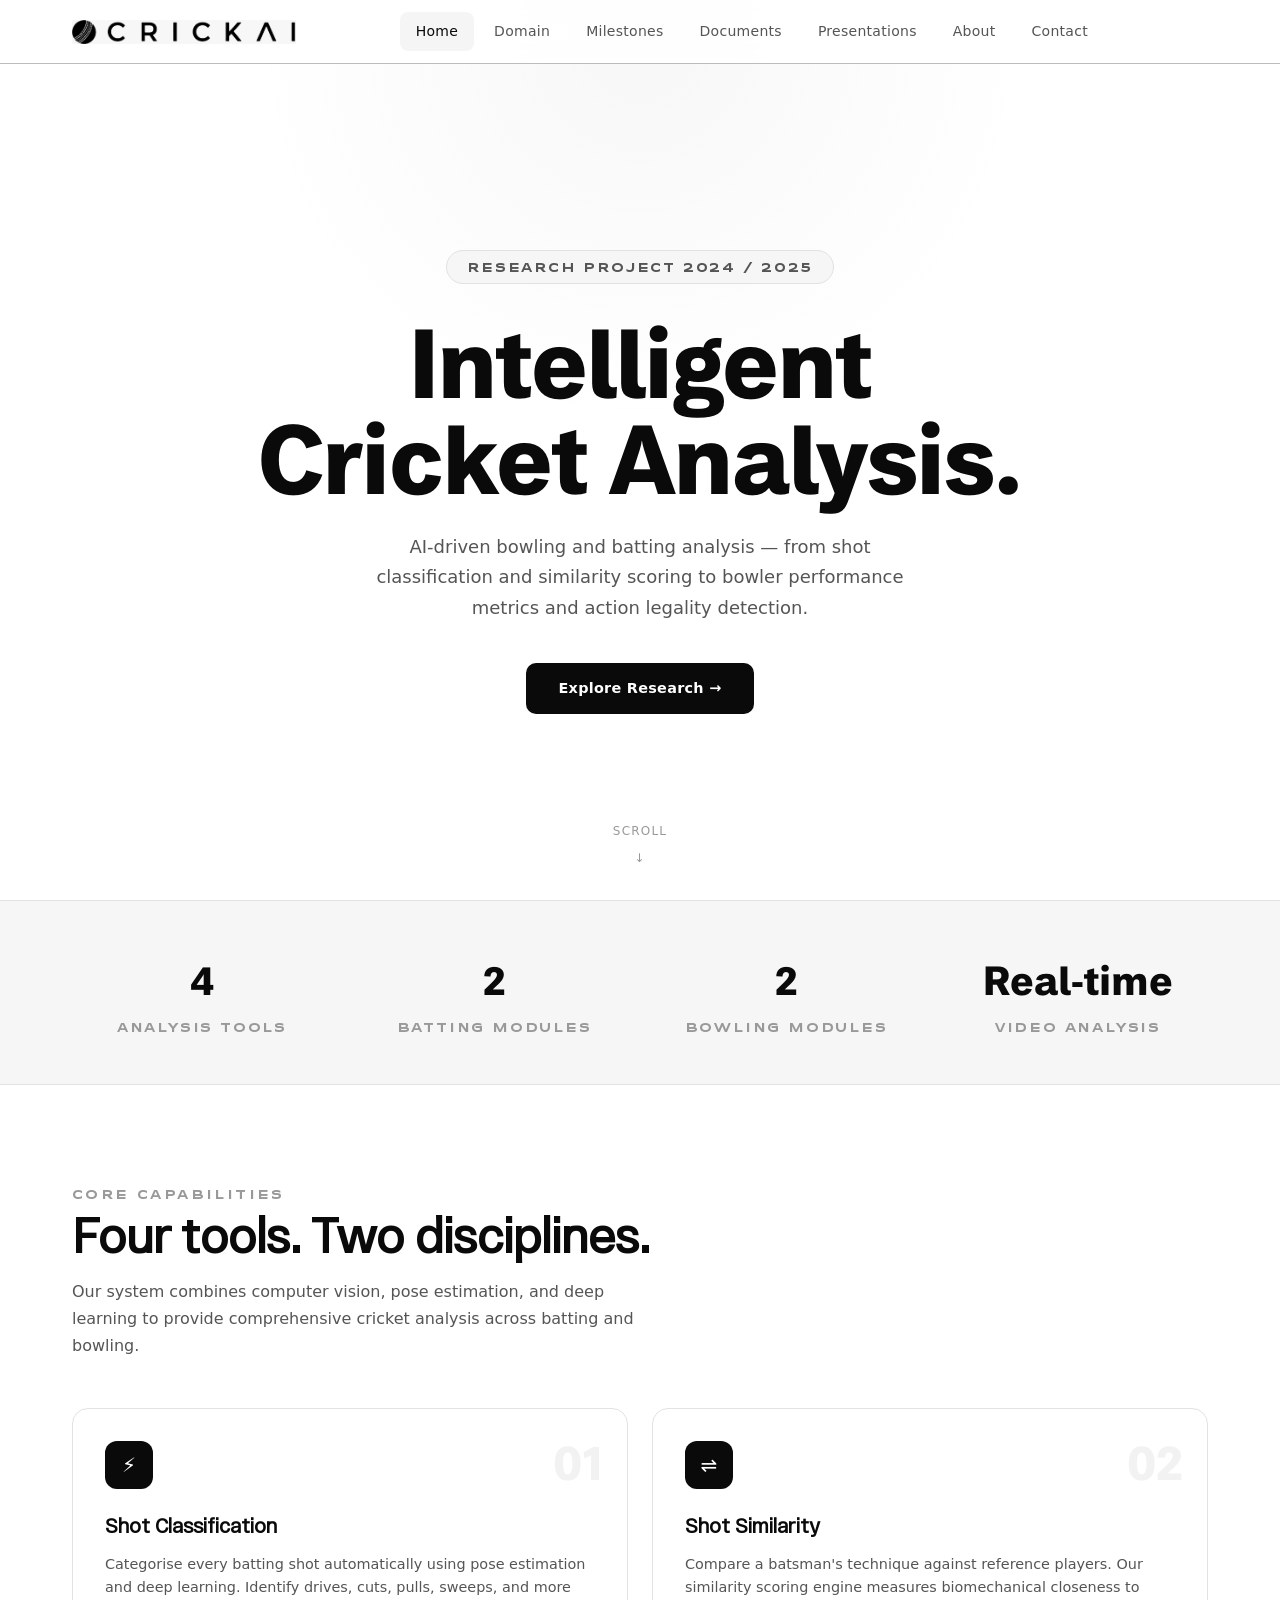
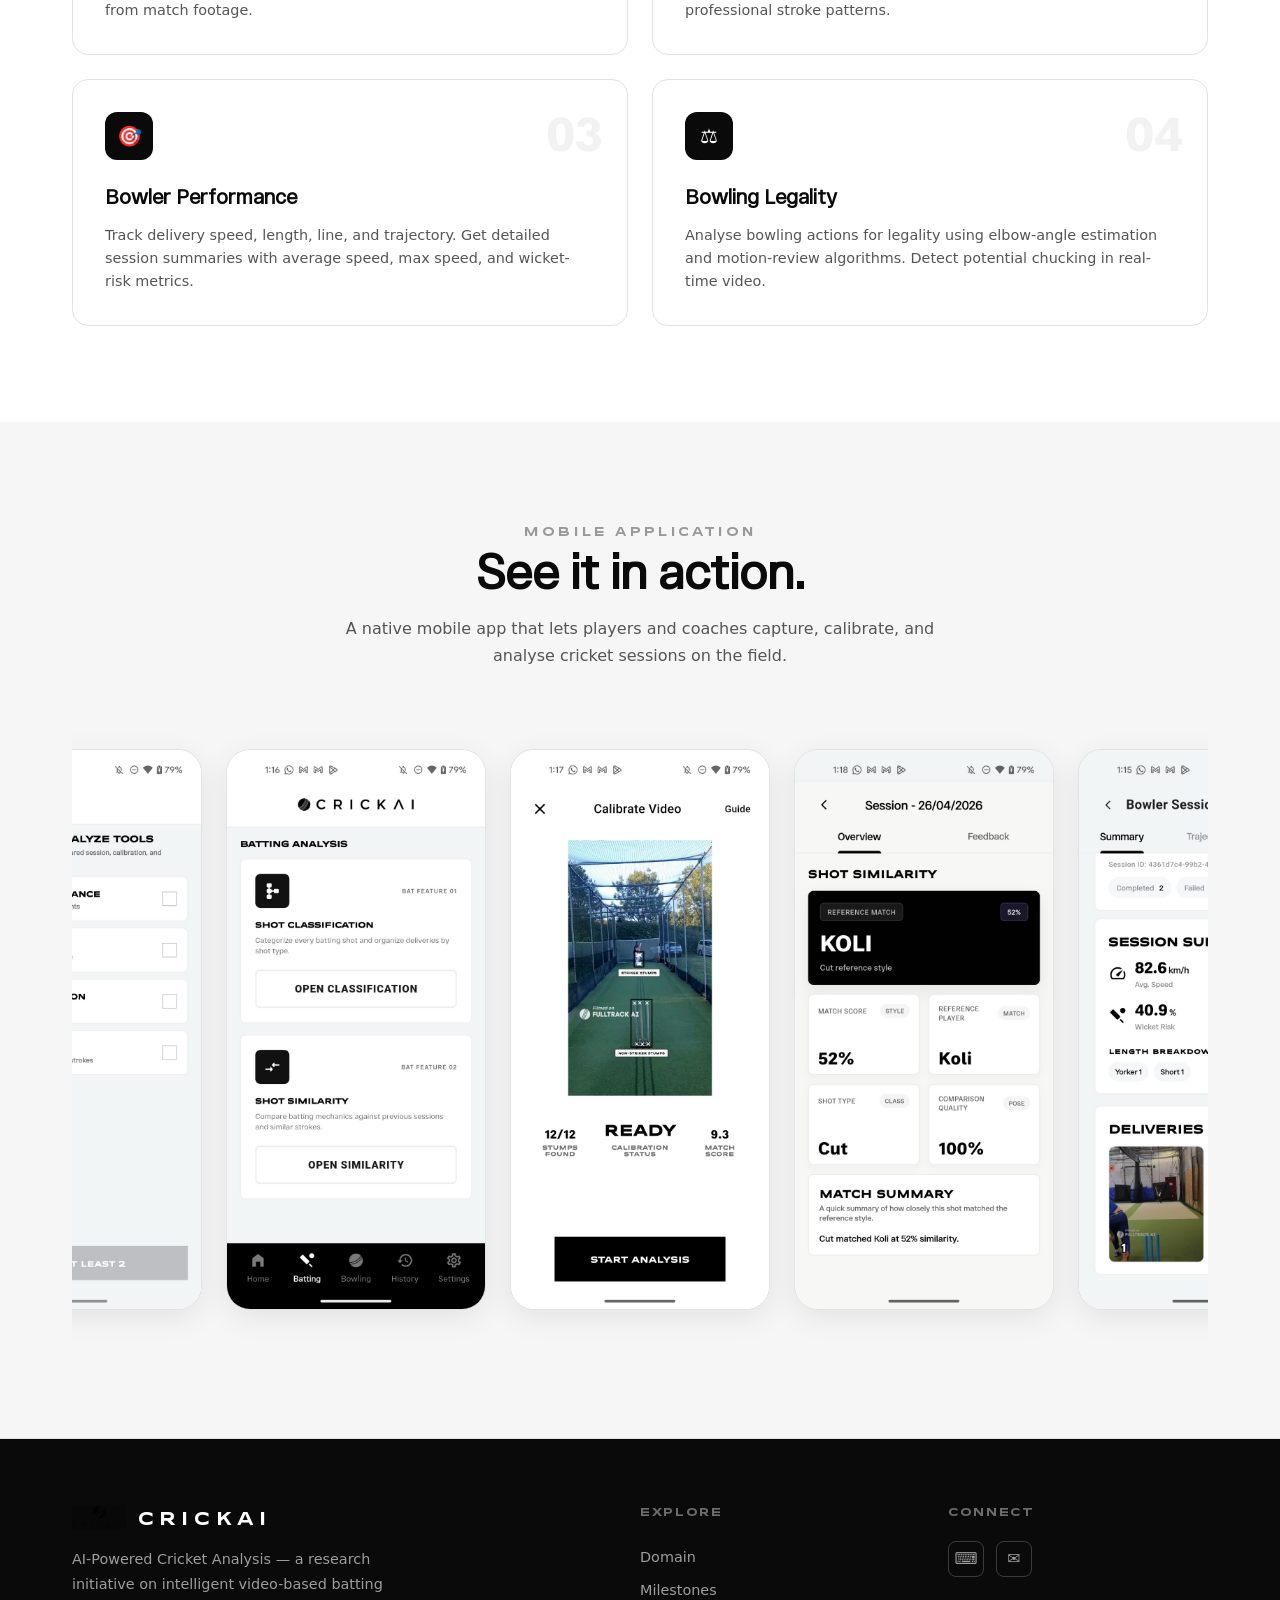
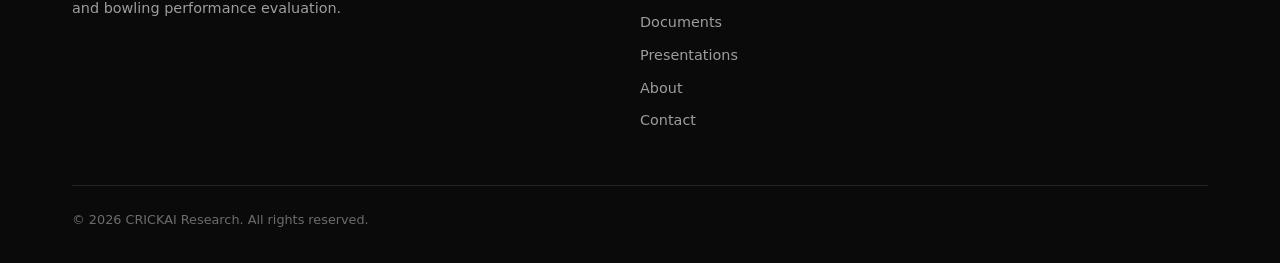
==== index.html @ af421489 "added home page" ====
<!DOCTYPE html>
<html lang="en">
<head>
  <meta charset="UTF-8" />
  <meta name="viewport" content="width=device-width, initial-scale=1.0" />
  <title>CRICKAI — AI-Powered Cricket Analysis</title>
  <meta name="description" content="CrickAI is a research initiative using computer vision and deep learning to analyse cricket batting and bowling techniques in real time." />
  <link rel="stylesheet" href="style.css" />
</head>
<body>

<!-- ===== NAVBAR ===== -->
<nav class="navbar" id="navbar">
  <div class="container">
    <a href="index.html" class="nav-logo">
      <img src="assets/images/logo-black.jpeg" alt="CrickAI Logo" />
    </a>
    <div class="nav-links">
      <a href="index.html" class="active">Home</a>
      <a href="domain.html">Domain</a>
      <a href="milestones.html">Milestones</a>
      <a href="documents.html">Documents</a>
      <a href="presentations.html">Presentations</a>
      <a href="about.html">About</a>
      <a href="contact.html">Contact</a>
    </div>
    <div class="nav-right">
      
      <button class="hamburger" id="hamburger" aria-label="Menu">☰</button>
    </div>
  </div>
</nav>
<div class="mobile-nav" id="mobileNav">
  <a href="index.html">Home</a>
  <a href="domain.html">Domain</a>
  <a href="milestones.html">Milestones</a>
      <a href="documents.html">Documents</a>
      <a href="presentations.html">Presentations</a>
  <a href="about.html">About</a>
  <a href="contact.html">Contact</a>
</div>

<!-- ===== HERO ===== -->
<section class="hero" id="hero">
  <div class="hero-content fade-in">
    <span class="hero-badge">Research Project 2024 / 2025</span>
    <h1>Intelligent <span class="accent">Cricket</span> Analysis.</h1>
    <p>AI-driven bowling and batting analysis — from shot classification and similarity scoring to bowler performance metrics and action legality detection.</p>
    <a href="domain.html" class="hero-cta">Explore Research →</a>
  </div>
  <div class="hero-scroll">
    <span>SCROLL</span>
    <span>↓</span>
  </div>
</section>

<!-- ===== STATS ===== -->
<section class="stats-bar">
  <div class="container">
    <div class="stats-grid">
      <div class="stat-item fade-in">
        <h3>4</h3>
        <p>Analysis Tools</p>
      </div>
      <div class="stat-item fade-in">
        <h3>2</h3>
        <p>Batting Modules</p>
      </div>
      <div class="stat-item fade-in">
        <h3>2</h3>
        <p>Bowling Modules</p>
      </div>
      <div class="stat-item fade-in">
        <h3>Real‑time</h3>
        <p>Video Analysis</p>
      </div>
    </div>
  </div>
</section>

<!-- ===== FEATURES ===== -->
<section class="section" id="features">
  <div class="container">
    <span class="section-label fade-in">Core Capabilities</span>
    <h2 class="section-title fade-in">Four tools. Two disciplines.</h2>
    <p class="section-desc fade-in">Our system combines computer vision, pose estimation, and deep learning to provide comprehensive cricket analysis across batting and bowling.</p>

    <div class="features-grid">
      <div class="feature-card fade-in">
        <span class="feature-number">01</span>
        <div class="feature-icon">⚡</div>
        <h3>Shot Classification</h3>
        <p>Categorise every batting shot automatically using pose estimation and deep learning. Identify drives, cuts, pulls, sweeps, and more from match footage.</p>
      </div>
      <div class="feature-card fade-in">
        <span class="feature-number">02</span>
        <div class="feature-icon">⇌</div>
        <h3>Shot Similarity</h3>
        <p>Compare a batsman's technique against reference players. Our similarity scoring engine measures biomechanical closeness to professional stroke patterns.</p>
      </div>
      <div class="feature-card fade-in">
        <span class="feature-number">03</span>
        <div class="feature-icon">🎯</div>
        <h3>Bowler Performance</h3>
        <p>Track delivery speed, length, line, and trajectory. Get detailed session summaries with average speed, max speed, and wicket-risk metrics.</p>
      </div>
      <div class="feature-card fade-in">
        <span class="feature-number">04</span>
        <div class="feature-icon">⚖</div>
        <h3>Bowling Legality</h3>
        <p>Analyse bowling actions for legality using elbow-angle estimation and motion-review algorithms. Detect potential chucking in real-time video.</p>
      </div>
    </div>
  </div>
</section>

<!-- ===== APP SHOWCASE ===== -->
<section class="section showcase" id="showcase">
  <div class="container">
    <div class="showcase-header">
      <span class="section-label fade-in">Mobile Application</span>
      <h2 class="section-title fade-in">See it in action.</h2>
      <p class="section-desc fade-in">A native mobile app that lets players and coaches capture, calibrate, and analyse cricket sessions on the field.</p>
    </div>
    <div class="phone-carousel">
      <div class="phone-frame fade-in"><img src="assets/images/app-home.jpeg" alt="CrickAI Home Screen" loading="lazy" /></div>
      <div class="phone-frame fade-in"><img src="assets/images/app-batting.jpeg" alt="Batting Analysis" loading="lazy" /></div>
      <div class="phone-frame fade-in"><img src="assets/images/app-calibration.jpeg" alt="Video Calibration" loading="lazy" /></div>
      <div class="phone-frame fade-in"><img src="assets/images/app-similarity.jpeg" alt="Shot Similarity Results" loading="lazy" /></div>
      <div class="phone-frame fade-in"><img src="assets/images/app-bowler.jpeg" alt="Bowler Session Summary" loading="lazy" /></div>
    </div>
  </div>
</section>

<!-- ===== FOOTER ===== -->
<footer class="footer">
  <div class="container">
    <div class="footer-grid">
      <div class="footer-brand">
        <a href="index.html" class="nav-logo">
          <img src="assets/images/logo-white.jpeg" alt="CrickAI" />
          CRICKAI
        </a>
        <p>AI-Powered Cricket Analysis — a research initiative on intelligent video-based batting and bowling performance evaluation.</p>
      </div>
      <div>
        <h4>Explore</h4>
        <div class="footer-links">
          <a href="domain.html">Domain</a>
          <a href="milestones.html">Milestones</a>
      <a href="documents.html">Documents</a>
      <a href="presentations.html">Presentations</a>
          <a href="about.html">About</a>
          <a href="contact.html">Contact</a>
        </div>
      </div>
      <div>
        <h4>Connect</h4>
        <div class="footer-social">
          <a href="#" aria-label="GitHub">⌨</a>
          <a href="#" aria-label="Email">✉</a>
        </div>
      </div>
    </div>
    <div class="footer-bottom">© 2026 CRICKAI Research. All rights reserved.</div>
  </div>
</footer>

<script src="script.js"></script>
</body>
</html>
---- style.css ----
/* ===== FONTS ===== */
@font-face {
  font-family: 'RFDewi';
  src: url('assets/fonts/RFDewi-Regular.ttf') format('truetype');
  font-weight: 400;
}
@font-face {
  font-family: 'TapasSans';
  src: url('assets/fonts/Tapas Sans.ttf') format('truetype');
  font-weight: 400;
}
@font-face {
  font-family: 'PeterBlack';
  src: url('assets/fonts/peter-black.otf') format('opentype');
  font-weight: 900;
}

/* ===== RESET & BASE ===== */
*, *::before, *::after { margin: 0; padding: 0; box-sizing: border-box; }

:root {
  --bg-primary: #ffffff;
  --bg-secondary: #f6f6f7;
  --bg-card: #ffffff;
  --bg-card-hover: #f0f0f2;
  --border: #e2e2e5;
  --text-primary: #0a0a0a;
  --text-secondary: #555555;
  --text-muted: #999999;
  --accent: #0a0a0a;
  --accent-dim: #333333;
  --accent-glow: rgba(0, 0, 0, 0.05);
  --green: #222222;
  --font-display: 'PeterBlack', 'TapasSans', sans-serif;
  --font-heading: 'RFDewi', system-ui, sans-serif;
  --font-body: system-ui, -apple-system, BlinkMacSystemFont, 'Segoe UI', sans-serif;
  --font-label: 'TapasSans', sans-serif;
  --nav-height: 64px;
  --max-width: 1200px;
  --transition: 0.3s cubic-bezier(0.4, 0, 0.2, 1);
}

html { scroll-behavior: smooth; font-size: 16px; }

body {
  font-family: var(--font-body);
  background: var(--bg-primary);
  color: var(--text-primary);
  line-height: 1.6;
  overflow-x: hidden;
  -webkit-font-smoothing: antialiased;
}

a { color: inherit; text-decoration: none; }
img { max-width: 100%; display: block; }
ul { list-style: none; }

.container { max-width: var(--max-width); margin: 0 auto; padding: 0 2rem; }

/* ===== NAVBAR ===== */
.navbar {
  position: fixed; top: 0; left: 0; width: 100%; z-index: 1000;
  background: rgba(255, 255, 255, 0.85);
  backdrop-filter: blur(20px); -webkit-backdrop-filter: blur(20px);
  border-bottom: 1px solid var(--border);
  height: var(--nav-height);
  transition: var(--transition);
}
.navbar .container {
  display: flex; align-items: center; justify-content: space-between; height: 100%;
}
.nav-logo {
  display: flex; align-items: center; gap: 0.75rem;
  font-family: var(--font-label); font-size: 1.1rem;
  letter-spacing: 0.3em; text-transform: uppercase; color: var(--text-primary);
}
.nav-logo img { height: 24px; width: auto; }
.nav-links { display: flex; gap: 0.25rem; }
.nav-links a {
  padding: 0.5rem 1rem; border-radius: 8px; font-size: 0.875rem;
  color: var(--text-secondary); transition: var(--transition);
  letter-spacing: 0.02em;
}
.nav-links a:hover, .nav-links a.active {
  color: var(--text-primary); background: rgba(0,0,0,0.04);
}
.nav-right { display: flex; align-items: center; gap: 1rem; }
.theme-toggle {
  display: none;
}
.hamburger {
  display: none; background: none; border: none; color: var(--text-primary);
  cursor: pointer; padding: 0.5rem; font-size: 1.5rem;
}

/* Mobile Nav */
.mobile-nav {
  display: none; position: fixed; top: var(--nav-height); left: 0; width: 100%;
  background: rgba(255,255,255,0.97); backdrop-filter: blur(20px);
  border-bottom: 1px solid var(--border);
  flex-direction: column; padding: 1rem 2rem 2rem;
  transform: translateY(-100%); opacity: 0;
  transition: var(--transition);
}
.mobile-nav.open { transform: translateY(0); opacity: 1; }
.mobile-nav a {
  padding: 0.75rem 0; color: var(--text-secondary); font-size: 1rem;
  border-bottom: 1px solid var(--border); transition: var(--transition);
}
.mobile-nav a:last-child { border-bottom: none; }
.mobile-nav a:hover { color: var(--text-primary); }

/* ===== HERO ===== */
.hero {
  min-height: 100vh; display: flex; align-items: center; justify-content: center;
  text-align: center; padding: 8rem 2rem 4rem;
  position: relative; overflow: hidden;
}
.hero::before {
  content: ''; position: absolute; top: -40%; left: 50%; transform: translateX(-50%);
  width: 800px; height: 800px; border-radius: 50%;
  background: radial-gradient(circle, rgba(0,0,0,0.03) 0%, transparent 70%);
  pointer-events: none; animation: pulseGlow 6s ease-in-out infinite;
}
@keyframes pulseGlow {
  0%, 100% { opacity: 0.5; transform: translateX(-50%) scale(1); }
  50% { opacity: 1; transform: translateX(-50%) scale(1.1); }
}
.hero-content { position: relative; z-index: 1; max-width: 800px; }
.hero-badge {
  display: inline-block; padding: 0.4rem 1.25rem; border-radius: 50px;
  border: 1px solid var(--border); background: var(--bg-secondary);
  font-family: var(--font-label); font-size: 0.75rem; letter-spacing: 0.15em; text-transform: uppercase;
  color: var(--text-secondary); margin-bottom: 2rem;
}
.hero h1 {
  font-family: var(--font-display); font-size: clamp(3rem, 8vw, 6rem);
  line-height: 1; letter-spacing: -0.02em; margin-bottom: 1.5rem;
  color: var(--text-primary);
}
.hero h1 .accent { color: var(--text-primary); }
.hero p {
  font-size: 1.125rem; color: var(--text-secondary);
  max-width: 540px; margin: 0 auto 2.5rem; line-height: 1.7;
}
.hero-cta {
  display: inline-flex; align-items: center; gap: 0.5rem;
  padding: 0.875rem 2rem; border-radius: 10px;
  background: #0a0a0a; color: #fff; font-size: 0.9rem;
  font-weight: 600; letter-spacing: 0.02em;
  transition: var(--transition); border: none; cursor: pointer;
}
.hero-cta:hover { background: #333; transform: translateY(-2px); box-shadow: 0 8px 30px rgba(0,0,0,0.15); }
.hero-scroll {
  position: absolute; bottom: 2rem; left: 50%; transform: translateX(-50%);
  display: flex; flex-direction: column; align-items: center; gap: 0.5rem;
  color: var(--text-muted); font-size: 0.75rem; letter-spacing: 0.1em;
  animation: bobDown 2s ease-in-out infinite;
}
@keyframes bobDown {
  0%, 100% { transform: translateX(-50%) translateY(0); }
  50% { transform: translateX(-50%) translateY(8px); }
}

/* ===== STATS BAR ===== */
.stats-bar {
  padding: 3rem 0; border-top: 1px solid var(--border);
  border-bottom: 1px solid var(--border); background: var(--bg-secondary);
}
.stats-grid {
  display: grid; grid-template-columns: repeat(4, 1fr); gap: 2rem; text-align: center;
}
.stat-item h3 {
  font-family: var(--font-display); font-size: 2.5rem;
  color: var(--text-primary); margin-bottom: 0.25rem;
}
.stat-item p { font-family: var(--font-label); font-size: 0.75rem; letter-spacing: 0.15em; text-transform: uppercase; color: var(--text-muted); }

/* ===== SECTION COMMON ===== */
.section { padding: 6rem 0; }
.section-label {
  font-family: var(--font-label); font-size: 0.75rem; letter-spacing: 0.2em; text-transform: uppercase;
  color: var(--text-muted); margin-bottom: 1rem;
}
.section-title {
  font-family: var(--font-heading); font-size: clamp(2rem, 4vw, 3rem);
  line-height: 1.15; margin-bottom: 1rem;
}
.section-desc {
  font-size: 1rem; color: var(--text-secondary); max-width: 600px; line-height: 1.7;
}

/* ===== FEATURES ===== */
.features-grid {
  display: grid; grid-template-columns: repeat(2, 1fr); gap: 1.5rem; margin-top: 3rem;
}
.feature-card {
  background: var(--bg-card); border: 1px solid var(--border);
  border-radius: 16px; padding: 2rem; transition: var(--transition);
  position: relative; overflow: hidden;
}
.feature-card::before {
  content: ''; position: absolute; top: 0; left: 0; right: 0; height: 2px;
  background: linear-gradient(90deg, transparent, #0a0a0a, transparent);
  opacity: 0; transition: var(--transition);
}
.feature-card:hover { background: var(--bg-card-hover); border-color: #ccc; transform: translateY(-4px); box-shadow: 0 12px 40px rgba(0,0,0,0.08); }
.feature-card:hover::before { opacity: 1; }
.feature-number {
  font-family: var(--font-display); font-size: 3rem;
  color: rgba(0,0,0,0.05); position: absolute; top: 1rem; right: 1.5rem;
}
.feature-icon {
  width: 48px; height: 48px; border-radius: 12px;
  background: #0a0a0a; display: flex; align-items: center; justify-content: center;
  margin-bottom: 1.25rem; font-size: 1.25rem; color: #fff;
}
.feature-card h3 {
  font-family: var(--font-heading); font-size: 1.25rem; margin-bottom: 0.75rem;
}
.feature-card p { font-size: 0.9rem; color: var(--text-secondary); line-height: 1.6; }

/* ===== APP SHOWCASE ===== */
.showcase { background: var(--bg-secondary); }
.showcase-header { text-align: center; margin-bottom: 3rem; }
.showcase-header .section-desc { margin: 0.75rem auto 0; }
.phone-carousel {
  display: flex; gap: 1.5rem; justify-content: center; align-items: center;
  overflow-x: auto; padding: 2rem 0; scroll-snap-type: x mandatory;
  -webkit-overflow-scrolling: touch; scrollbar-width: none;
}
.phone-carousel::-webkit-scrollbar { display: none; }
.phone-frame {
  flex-shrink: 0; width: 260px; border-radius: 24px; overflow: hidden;
  border: 1px solid var(--border); background: #fff;
  transition: var(--transition); scroll-snap-align: center;
  box-shadow: 0 8px 30px rgba(0,0,0,0.08);
}
.phone-frame:hover { transform: scale(1.05); box-shadow: 0 16px 50px rgba(0,0,0,0.12); }
.phone-frame img { width: 100%; height: auto; display: block; }

/* ===== DOMAIN / RESEARCH ===== */
.domain-layout { display: grid; grid-template-columns: 240px 1fr; gap: 3rem; margin-top: 3rem; }
.domain-sidebar { position: sticky; top: calc(var(--nav-height) + 2rem); align-self: start; }
.domain-sidebar h4 {
  font-family: var(--font-label);
  font-size: 0.7rem; letter-spacing: 0.15em; text-transform: uppercase;
  color: var(--text-muted); margin-bottom: 1rem;
}
.domain-sidebar a {
  display: flex; align-items: center; gap: 0.75rem;
  padding: 0.6rem 1rem; border-radius: 8px; font-size: 0.9rem;
  color: var(--text-secondary); transition: var(--transition); margin-bottom: 0.25rem;
}
.domain-sidebar a:hover, .domain-sidebar a.active {
  color: #0a0a0a; background: rgba(0,0,0,0.05);
}
.domain-content { max-width: 800px; }
.domain-block { margin-bottom: 4rem; }
.domain-block .block-number {
  font-family: var(--font-display); font-size: 5rem; color: rgba(0,0,0,0.04);
  line-height: 1; margin-bottom: -1.5rem; position: relative;
}
.domain-block h3 { font-family: var(--font-heading); font-size: 1.5rem; margin-bottom: 1rem; }
.domain-block p { color: var(--text-secondary); line-height: 1.8; margin-bottom: 1rem; }

/* ===== MILESTONES ===== */
.timeline { position: relative; margin-top: 3rem; padding-left: 2rem; }
.timeline::before {
  content: ''; position: absolute; left: 0; top: 0; bottom: 0;
  width: 2px; background: var(--border);
}
.timeline-item {
  position: relative; margin-bottom: 3rem; padding-left: 2rem;
}
.timeline-item::before {
  content: ''; position: absolute; left: -2rem; top: 0.5rem;
  width: 12px; height: 12px; border-radius: 50%;
  background: #0a0a0a; border: 3px solid #fff;
  box-shadow: 0 0 0 2px #ccc;
}
.timeline-item.completed::before { background: #0a0a0a; }
.timeline-date {
  font-family: var(--font-label);
  font-size: 0.75rem; letter-spacing: 0.1em; text-transform: uppercase;
  color: var(--text-muted); margin-bottom: 0.5rem;
}
.timeline-item.completed .timeline-date { color: #0a0a0a; }
.timeline-card {
  background: var(--bg-card); border: 1px solid var(--border); border-radius: 12px;
  padding: 1.5rem; transition: var(--transition);
}
.timeline-card:hover { background: var(--bg-card-hover); box-shadow: 0 4px 20px rgba(0,0,0,0.06); }
.timeline-card h3 { font-family: var(--font-heading); font-size: 1.1rem; margin-bottom: 0.5rem; }
.timeline-card p { font-size: 0.9rem; color: var(--text-secondary); }
.timeline-tag {
  display: inline-block; padding: 0.2rem 0.6rem; border-radius: 4px;
  font-size: 0.7rem; letter-spacing: 0.05em; text-transform: uppercase;
  background: rgba(0,0,0,0.06); color: var(--text-muted); margin-top: 0.75rem;
}
.timeline-item.completed .timeline-tag { background: #0a0a0a; color: #fff; }

/* ===== ABOUT / TEAM ===== */
.team-grid { display: grid; grid-template-columns: repeat(auto-fit, minmax(240px, 1fr)); gap: 1.5rem; margin-top: 3rem; }
.team-card {
  background: var(--bg-card); border: 1px solid var(--border);
  border-radius: 16px; padding: 2rem; text-align: center; transition: var(--transition);
}
.team-card:hover { background: var(--bg-card-hover); transform: translateY(-4px); box-shadow: 0 12px 40px rgba(0,0,0,0.06); }
.team-avatar {
  width: 80px; height: 80px; border-radius: 50%;
  background: #0a0a0a;
  display: flex; align-items: center; justify-content: center;
  margin: 0 auto 1.25rem; font-family: var(--font-display);
  font-size: 1.5rem; color: #fff;
}
.team-card h3 { font-family: var(--font-heading); font-size: 1.1rem; margin-bottom: 0.25rem; }
.team-card .role { font-size: 0.85rem; color: var(--text-muted); margin-bottom: 0.75rem; }
.team-card p { font-size: 0.85rem; color: var(--text-secondary); }
.team-id {
  display: inline-block; margin-top: 0.75rem; padding: 0.2rem 0.6rem;
  border-radius: 4px; font-family: monospace; font-size: 0.7rem;
  background: rgba(0,0,0,0.06); color: var(--text-muted);
}
.about-project { max-width: 800px; }

/* ===== CONTACT ===== */
.contact-grid { display: grid; grid-template-columns: 1fr 1fr; gap: 3rem; margin-top: 3rem; }
.contact-info-item {
  display: flex; align-items: flex-start; gap: 1rem; margin-bottom: 2rem;
}
.contact-icon {
  width: 44px; height: 44px; border-radius: 10px;
  background: #0a0a0a; display: flex; align-items: center; justify-content: center;
  color: #fff; font-size: 1.1rem; flex-shrink: 0;
}
.contact-info-item h4 { font-size: 0.9rem; margin-bottom: 0.25rem; }
.contact-info-item p { font-size: 0.875rem; color: var(--text-secondary); }
.contact-form { display: flex; flex-direction: column; gap: 1rem; }
.contact-form input, .contact-form textarea {
  background: #fff; border: 1px solid var(--border); border-radius: 10px;
  padding: 0.875rem 1rem; color: var(--text-primary); font-family: var(--font-body);
  font-size: 0.9rem; transition: var(--transition); resize: vertical;
}
.contact-form input:focus, .contact-form textarea:focus {
  outline: none; border-color: #0a0a0a; box-shadow: 0 0 0 3px rgba(0,0,0,0.08);
}
.contact-form input::placeholder, .contact-form textarea::placeholder { color: var(--text-muted); }
.contact-form button {
  padding: 0.875rem 2rem; border-radius: 10px; border: none;
  background: #0a0a0a; color: #fff; font-family: var(--font-body);
  font-size: 0.9rem; font-weight: 600; cursor: pointer;
  transition: var(--transition); align-self: flex-start;
}
.contact-form button:hover { background: #333; }

/* ===== FOOTER ===== */
.footer {
  padding: 4rem 0 2rem; border-top: 1px solid var(--border);
  background: #0a0a0a; color: #fff;
}
.footer-grid { display: grid; grid-template-columns: 2fr 1fr 1fr; gap: 3rem; margin-bottom: 3rem; }
.footer-brand p { color: rgba(255,255,255,0.6); font-size: 0.9rem; margin-top: 1rem; max-width: 320px; line-height: 1.7; }
.footer .nav-logo { color: #fff; }
.footer .nav-logo img { filter: invert(1); }
.footer h4 {
  font-family: var(--font-label);
  font-size: 0.7rem; letter-spacing: 0.15em; text-transform: uppercase;
  color: rgba(255,255,255,0.4); margin-bottom: 1.25rem;
}
.footer-links a {
  display: block; color: rgba(255,255,255,0.6); font-size: 0.9rem;
  padding: 0.3rem 0; transition: var(--transition);
}
.footer-links a:hover { color: #fff; }
.footer-social { display: flex; gap: 0.75rem; }
.footer-social a {
  width: 36px; height: 36px; border-radius: 8px; border: 1px solid rgba(255,255,255,0.2);
  display: flex; align-items: center; justify-content: center;
  color: rgba(255,255,255,0.6); font-size: 1rem; transition: var(--transition);
}
.footer-social a:hover { color: #fff; border-color: #fff; background: rgba(255,255,255,0.1); }
.footer-bottom {
  border-top: 1px solid rgba(255,255,255,0.1); padding-top: 1.5rem;
  font-size: 0.8rem; color: rgba(255,255,255,0.4);
}

/* ===== PAGE HERO (sub-pages) ===== */
.page-hero {
  padding: 10rem 0 4rem; text-align: center; position: relative;
  background: var(--bg-secondary); border-bottom: 1px solid var(--border);
}
.page-hero .section-label { position: relative; z-index: 1; }
.page-hero h1 {
  font-family: var(--font-heading); font-size: clamp(2.5rem, 5vw, 3.5rem);
  position: relative; z-index: 1; margin-bottom: 1rem;
}
.page-hero p {
  font-size: 1.05rem; color: var(--text-secondary); position: relative;
  z-index: 1; max-width: 600px; margin: 0 auto;
}

/* ===== DOCUMENTS ===== */
.docs-grid { display: flex; flex-direction: column; gap: 1rem; }
.doc-card {
  display: flex; align-items: center; gap: 1.5rem;
  background: var(--bg-card); border: 1px solid var(--border);
  border-radius: 12px; padding: 1.5rem 2rem; transition: var(--transition);
}
.doc-card:hover { background: var(--bg-card-hover); box-shadow: 0 4px 20px rgba(0,0,0,0.06); transform: translateX(4px); }
.doc-icon { font-size: 2rem; flex-shrink: 0; }
.doc-info { flex: 1; }
.doc-type {
  font-family: var(--font-label); font-size: 0.65rem; letter-spacing: 0.15em;
  text-transform: uppercase; color: var(--text-muted);
}
.doc-info h3 { font-family: var(--font-heading); font-size: 1.1rem; margin: 0.25rem 0; }
.doc-info p { font-size: 0.85rem; color: var(--text-secondary); }
.doc-download {
  flex-shrink: 0; padding: 0.5rem 1.25rem; border-radius: 8px;
  background: #0a0a0a; color: #fff; font-size: 0.8rem; font-weight: 600;
  transition: var(--transition);
}
.doc-download:hover { background: #333; }

/* ===== PRESENTATIONS ===== */
.pres-grid { display: grid; grid-template-columns: repeat(2, 1fr); gap: 1.5rem; }
.pres-card {
  background: var(--bg-card); border: 1px solid var(--border);
  border-radius: 16px; overflow: hidden; transition: var(--transition);
}
.pres-card:hover { box-shadow: 0 12px 40px rgba(0,0,0,0.08); transform: translateY(-4px); }
.pres-thumb {
  height: 160px; background: #0a0a0a;
  display: flex; align-items: center; justify-content: center;
}
.pres-slide-icon {
  width: 56px; height: 56px; border-radius: 50%;
  border: 2px solid rgba(255,255,255,0.3); display: flex; align-items: center;
  justify-content: center; font-size: 1.25rem; color: #fff;
  transition: var(--transition);
}
.pres-card:hover .pres-slide-icon { border-color: #fff; background: rgba(255,255,255,0.1); }
.pres-info { padding: 1.5rem; }
.pres-date {
  font-family: var(--font-label); font-size: 0.65rem; letter-spacing: 0.15em;
  text-transform: uppercase; color: var(--text-muted);
}
.pres-info h3 { font-family: var(--font-heading); font-size: 1.1rem; margin: 0.25rem 0 0.5rem; }
.pres-info p { font-size: 0.85rem; color: var(--text-secondary); margin-bottom: 1rem; line-height: 1.6; }
.pres-link { font-size: 0.85rem; font-weight: 600; color: #0a0a0a; transition: var(--transition); }
.pres-link:hover { opacity: 0.6; }

/* ===== ANIMATIONS ===== */
.fade-in {
  opacity: 0; transform: translateY(30px);
  transition: opacity 0.8s ease, transform 0.8s ease;
}
.fade-in.visible { opacity: 1; transform: translateY(0); }

/* ===== RESPONSIVE ===== */
@media (max-width: 768px) {
  .nav-links { display: none; }
  .hamburger { display: block; }
  .mobile-nav { display: flex; }
  .stats-grid { grid-template-columns: repeat(2, 1fr); gap: 1.5rem; }
  .features-grid { grid-template-columns: 1fr; }
  .domain-layout { grid-template-columns: 1fr; }
  .domain-sidebar { position: static; display: flex; flex-wrap: wrap; gap: 0.5rem; }
  .domain-sidebar a { font-size: 0.8rem; padding: 0.4rem 0.75rem; }
  .contact-grid { grid-template-columns: 1fr; }
  .footer-grid { grid-template-columns: 1fr; gap: 2rem; }
  .phone-frame { width: 200px; }
  .team-grid { grid-template-columns: 1fr 1fr; }
  .pres-grid { grid-template-columns: 1fr; }
  .doc-card { flex-direction: column; align-items: flex-start; text-align: left; }
  .doc-download { align-self: flex-start; }
}
@media (max-width: 480px) {
  .stats-grid { grid-template-columns: 1fr 1fr; }
  .team-grid { grid-template-columns: 1fr; }
  .phone-frame { width: 180px; }
}
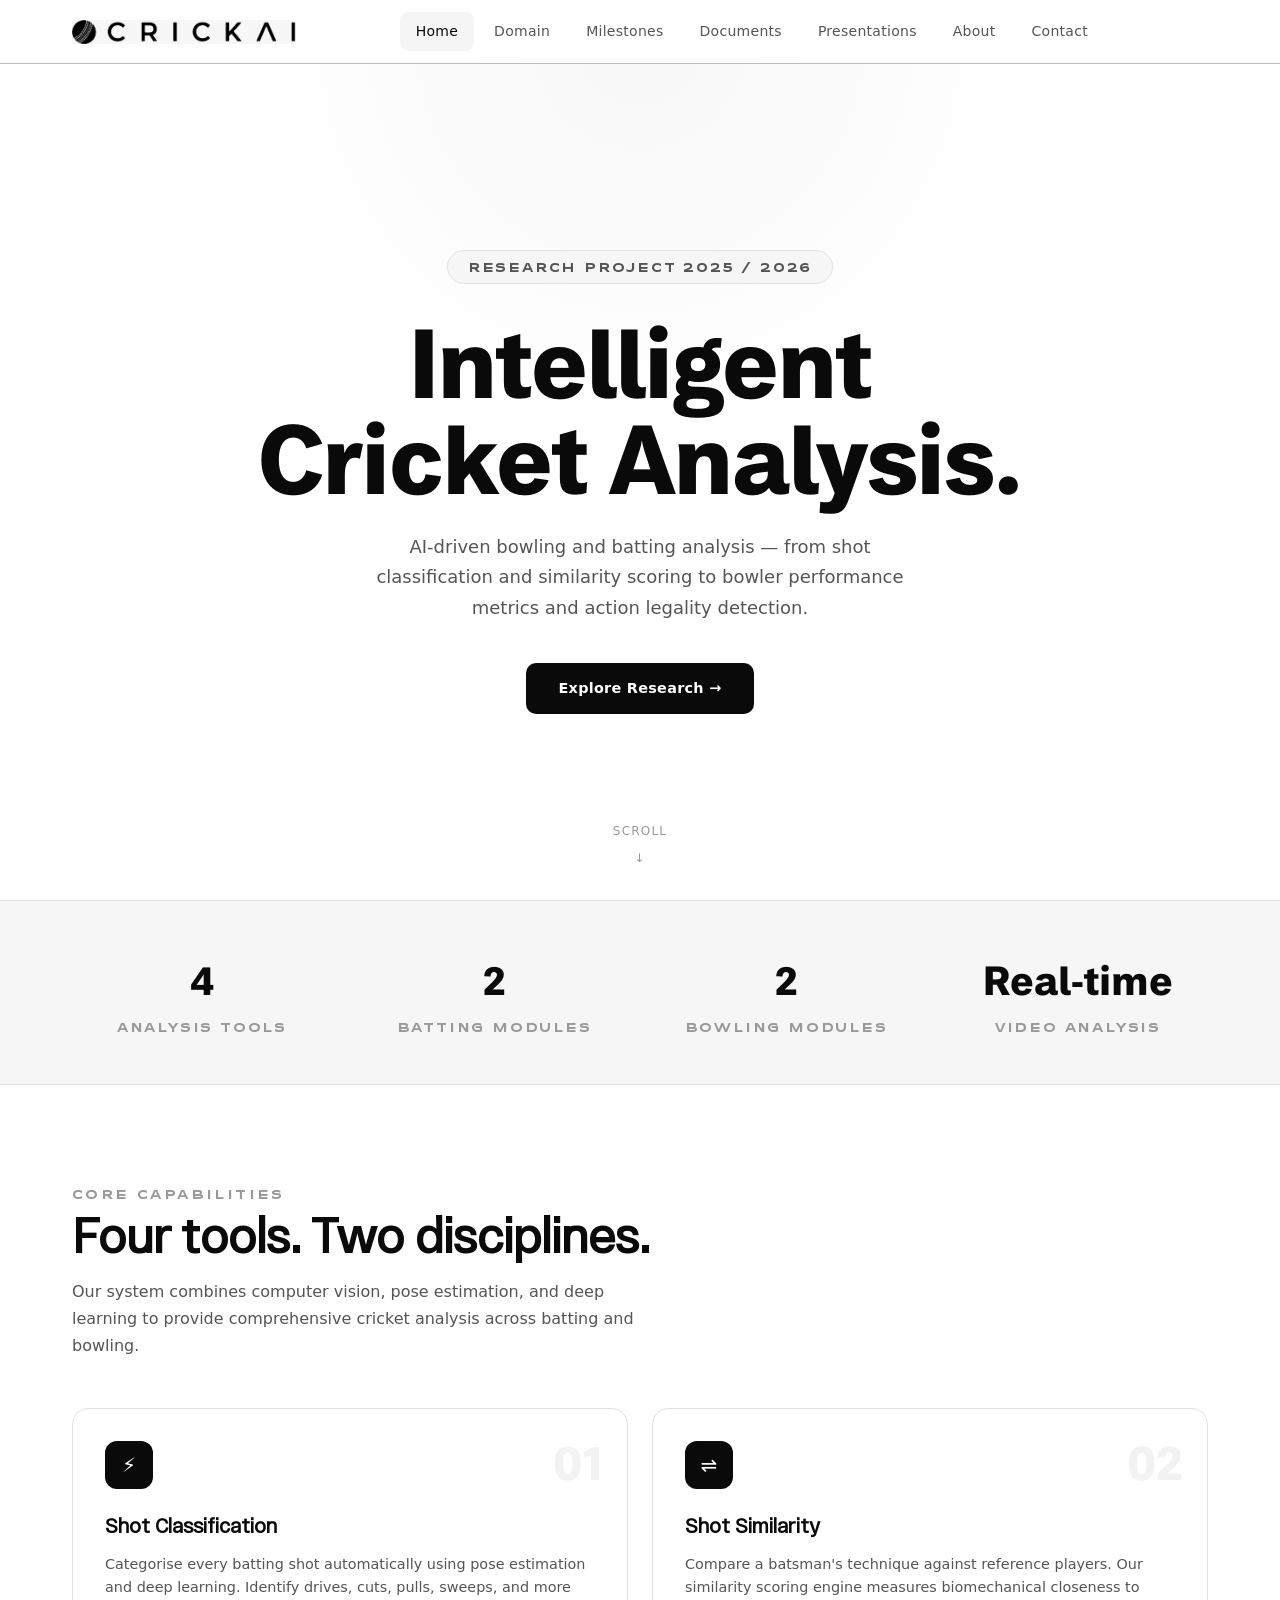
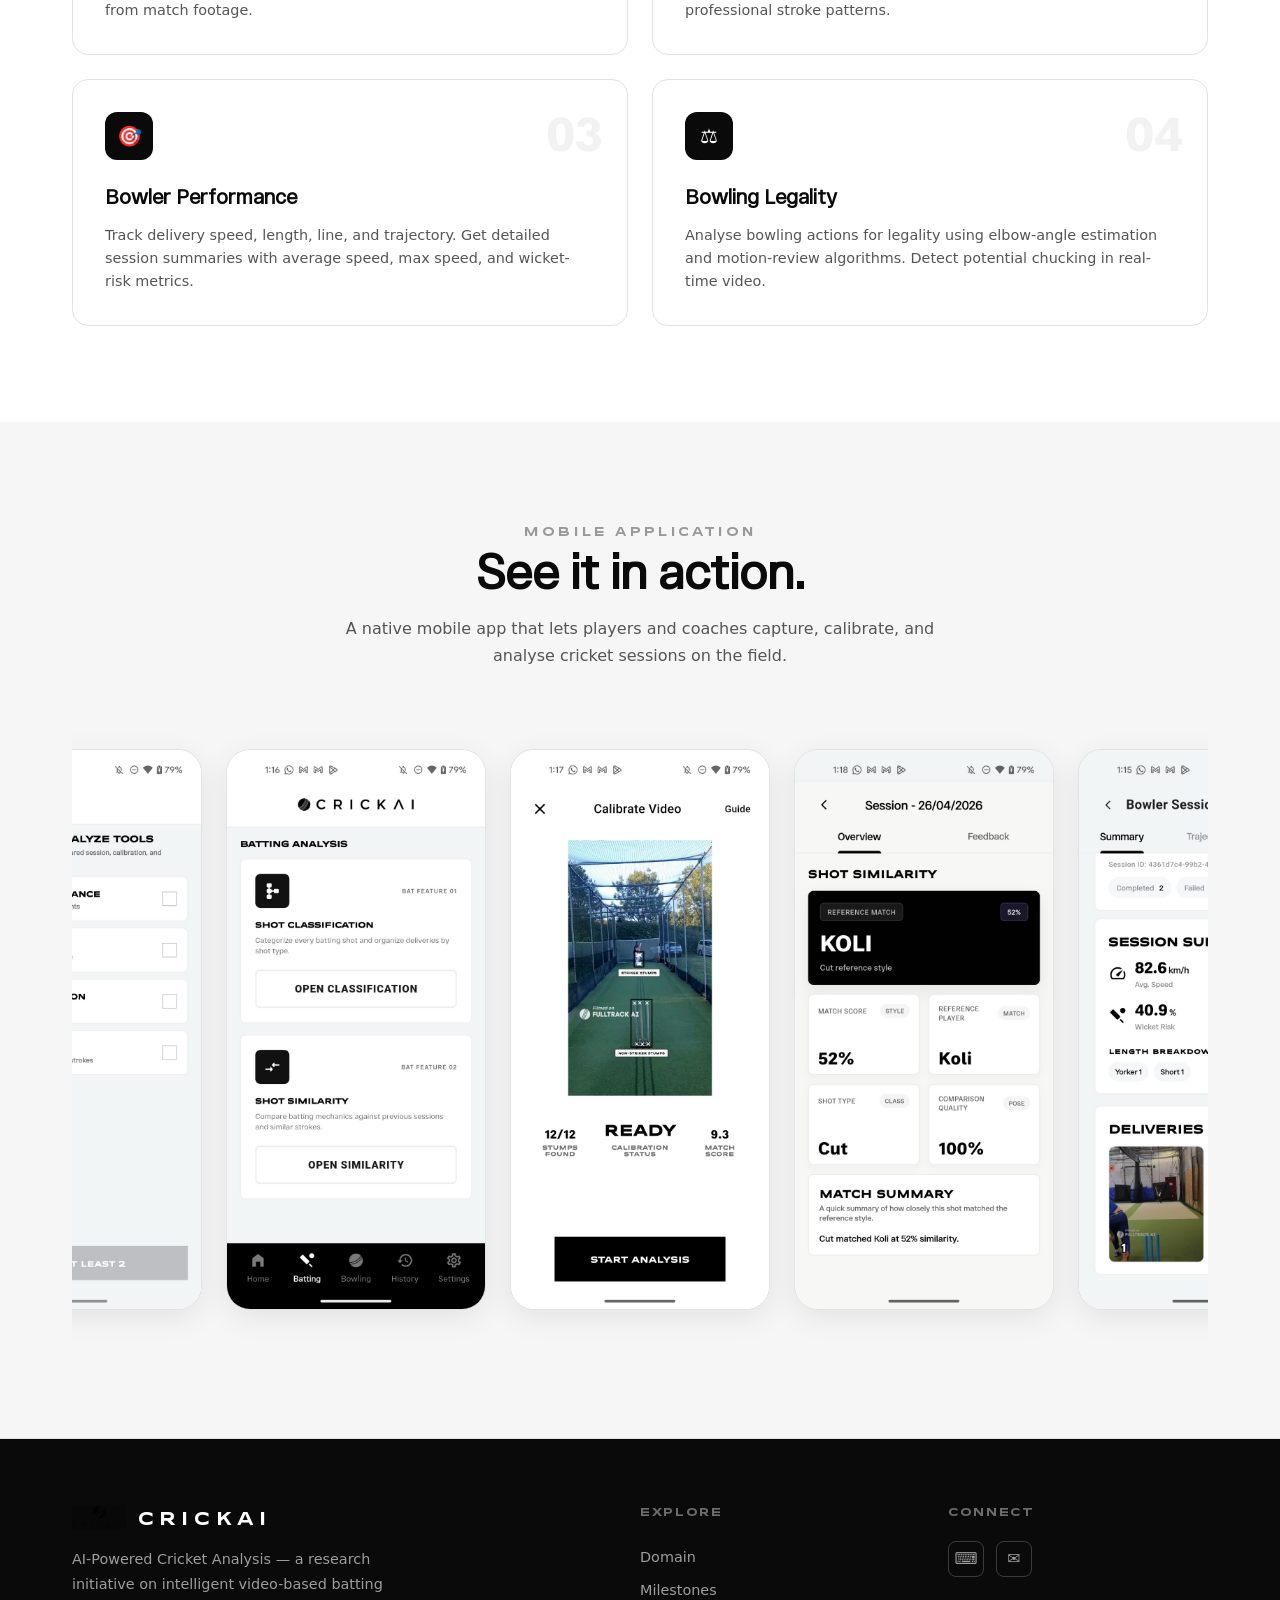
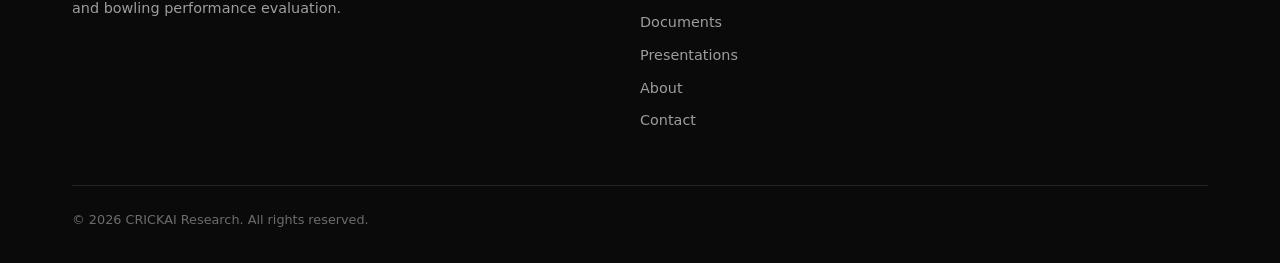
==== commit 74b9069d: "Update hero badge text for research project year" ====
--- a/index.html
+++ b/index.html
@@ -43,7 +43,7 @@
 <!-- ===== HERO ===== -->
 <section class="hero" id="hero">
   <div class="hero-content fade-in">
-    <span class="hero-badge">Research Project 2024 / 2025</span>
+    <span class="hero-badge">Research Project 2025 / 2026</span>
     <h1>Intelligent <span class="accent">Cricket</span> Analysis.</h1>
     <p>AI-driven bowling and batting analysis — from shot classification and similarity scoring to bowler performance metrics and action legality detection.</p>
     <a href="domain.html" class="hero-cta">Explore Research →</a>
